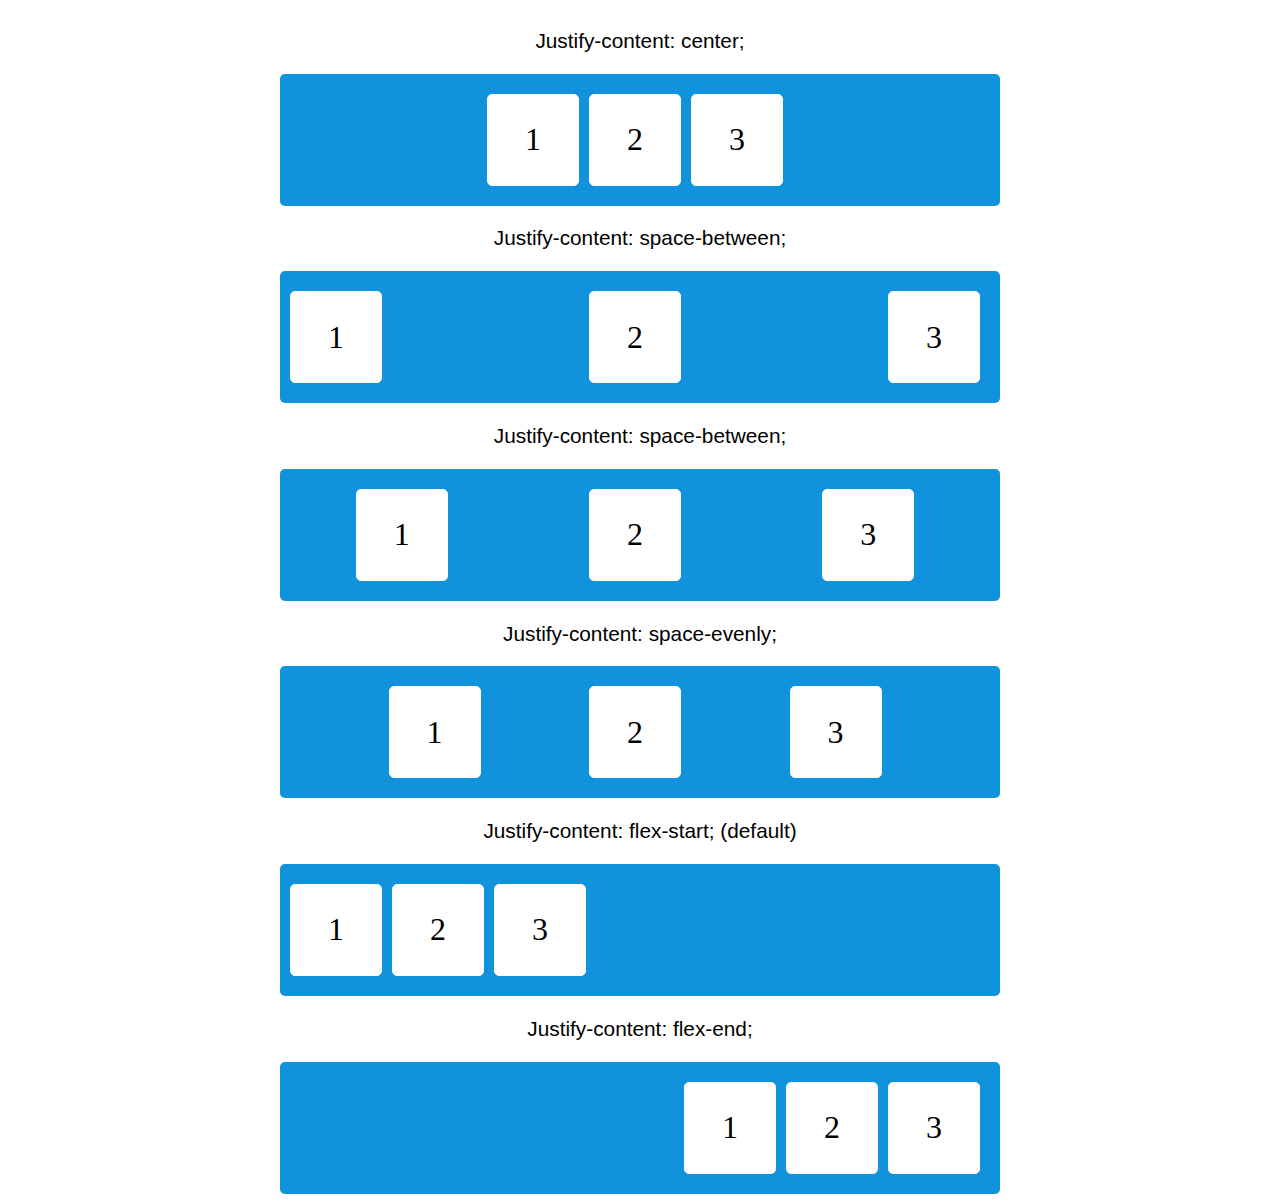
==== justify-content.html @ 192bfc77 "Making notes on flex box" ====
<!DOCTYPE html>
<html lang="en">
<head>
    <meta charset="UTF-8">
    <meta http-equiv="X-UA-Compatible" content="IE=edge">
    <meta name="viewport" content="width=device-width, initial-scale=1.0">
    <meta name="authot" content="Pritam Kumar">
    <link rel="stylesheet" href="/css/justify-content.css">
    <title>Justify-content</title>
</head>
<body>
    <main class="main">
        <p>Justify-content: center; </p>
        <div class="main-container container-color">
            <div class="flex-items">1</div>
            <div class="flex-items">2</div>
            <div class="flex-items">3</div>
        </div>
    </main>
    <main class="main">
        <p>Justify-content: space-between; </p>
        <div class="space-between container-color">
            <div class="flex-items">1</div>
            <div class="flex-items">2</div>
            <div class="flex-items">3</div>
        </div>
    </main>
    <main class="main">
        <p>Justify-content: space-between; </p>
        <div class="space-around container-color">
            <div class="flex-items">1</div>
            <div class="flex-items">2</div>
            <div class="flex-items">3</div>
        </div>
    </main>
    <main class="main">
        <p>Justify-content: space-evenly; </p>
        <div class="space-evenly container-color">
            <div class="flex-items">1</div>
            <div class="flex-items">2</div>
            <div class="flex-items">3</div>
        </div>
    </main>
    <main class="main">
        <p>Justify-content: flex-start; (default) </p>
        <div class="flex-start container-color">
            <div class="flex-items">1</div>
            <div class="flex-items">2</div>
            <div class="flex-items">3</div>
        </div>
    </main>
    <main class="main">
        <p>Justify-content: flex-end; </p>
        <div class="flex-end container-color">
            <div class="flex-items">1</div>
            <div class="flex-items">2</div>
            <div class="flex-items">3</div>
        </div>
    </main>
</body>
</html>
---- css/justify-content.css ----
.main{
    display: flex;
    flex-direction: column;
    justify-content: center;
    align-items: center;
    width: 100%;
}
.container-color{
    padding: 20px 10px;
    width: 700px;
    max-width: 100%;
    background-color: rgb(17, 146, 221);
    border-radius: 5px;
}
.main p{
    font-family: -apple-system, BlinkMacSystemFont, 'Segoe UI', Roboto, Oxygen, Ubuntu, Cantarell, 'Open Sans', 'Helvetica Neue', sans-serif;
    font-size: 1.3rem;
}
.main-container{
    display: flex;
    justify-content: center;
}
.space-between{
    display: flex;
    justify-content: space-between;
}
.space-around{
    display: flex;
    justify-content: space-around;
}
.space-evenly{
    display: flex;
    justify-content: space-evenly;
}
.flex-start{
    display: flex;
    justify-content: flex-start;
}
.flex-end{
    display: flex;
    justify-content: flex-end;
}
.main-container-column .flex-items{
    margin-bottom: 10px;
 }
 .flex-items{
     width: 90px;
     height: 90px;
     border: 1px solid #fff;
     background-color: #fff;
     display: flex;
     justify-content: center;
     align-items: center;
     color: #000;
     font-size: 2rem;
     margin-right: 10px;
     border-radius: 5px;
 }
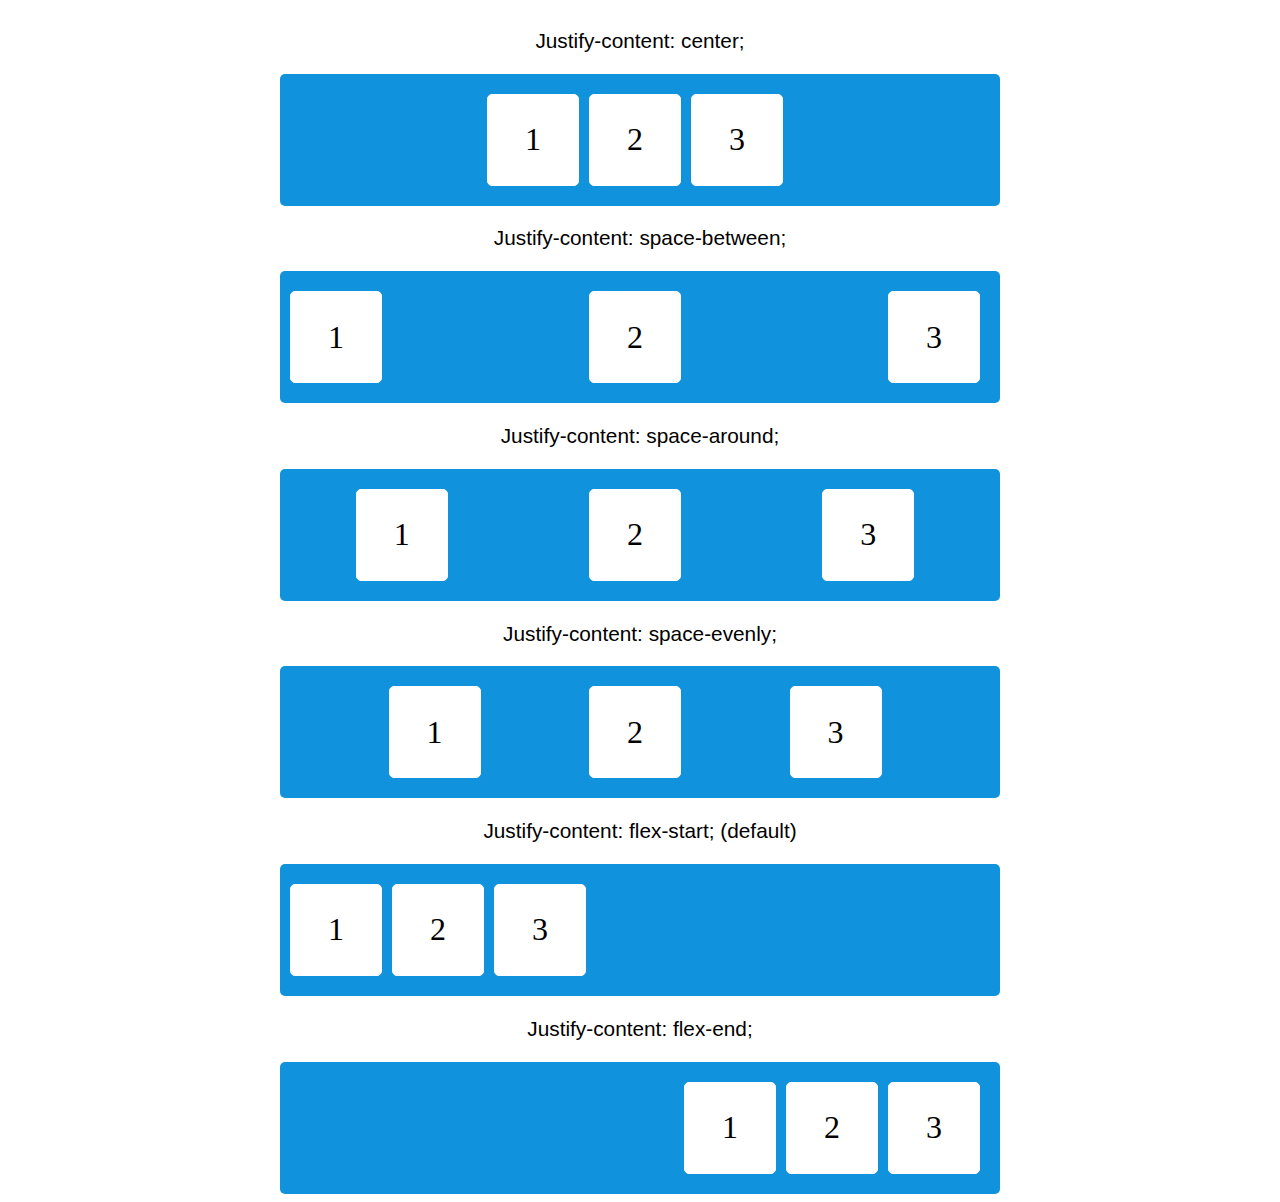
==== commit 0026f723: "Update justify-content.html" ====
--- a/justify-content.html
+++ b/justify-content.html
@@ -26,7 +26,7 @@
         </div>
     </main>
     <main class="main">
-        <p>Justify-content: space-between; </p>
+        <p>Justify-content: space-around; </p>
         <div class="space-around container-color">
             <div class="flex-items">1</div>
             <div class="flex-items">2</div>
